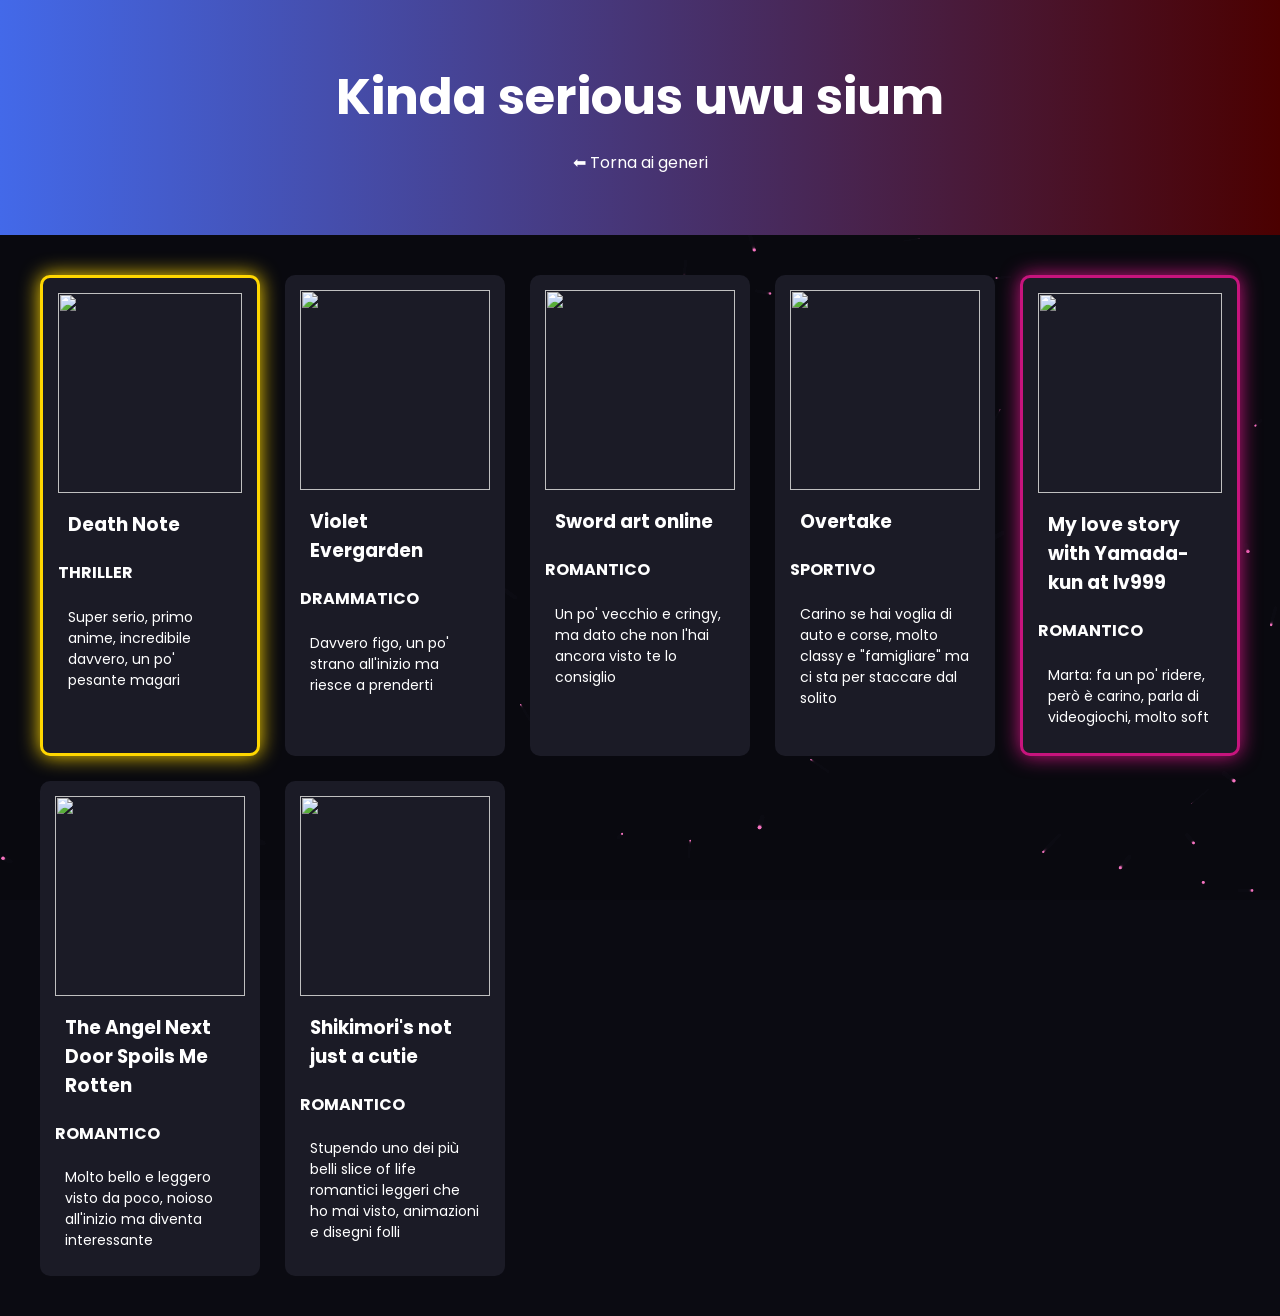
==== isekai.html @ 1df629ed "Add files via upload" ====
<!DOCTYPE html>
<html lang="it">
<head>
<meta charset="UTF-8">
<meta name="viewport" content="width=device-width, initial-scale=1.0">
<title>Kinda serious uwu sium</title>
<link rel="stylesheet" href="style.css">
<link href="https://fonts.googleapis.com/css2?family=Poppins:wght@300;500;700&display=swap" rel="stylesheet">
</head>

<body>

<canvas id="bg"></canvas>

<header>
<h1>Kinda serious uwu sium</h1>
<a class="back" href="index.html">⬅ Torna ai generi</a>
</header>

<div class="catalog">

<div class="anime-card gold">
<img src="https://m.media-amazon.com/images/M/MV5BYTgyZDhmMTEtZDFhNi00MTc4LTg3NjUtYWJlNGE5Mzk2NzMxXkEyXkFqcGc@._V1_.jpg">
<h3>Death Note</h3>
<h4>THRILLER</h4>
<p>Super serio, primo anime, incredibile davvero, un po' pesante magari</p>
</div>

<div class="anime-card">
<img src="https://upload.wikimedia.org/wikipedia/en/b/be/Violet_Evergarden_light_novel_volume_1_cover.jpg">
<h3>Violet Evergarden</h3>
<h4>DRAMMATICO</h4>
<p>Davvero figo, un po' strano all'inizio ma riesce a prenderti</p>
</div>

<div class="anime-card">
<img src="https://m.media-amazon.com/images/M/MV5BN2NhYzU2NDEtYzI1NS00MjgzLThjZGUtOTYxNGJkZjZmNDdjXkEyXkFqcGc@._V1_QL75_UY281_CR6,0,190,281_.jpg">
<h3>Sword art online</h3>
<h4>ROMANTICO</h4>
<p>Un po' vecchio e cringy, ma dato che non l'hai ancora visto te lo consiglio</p>
</div>

<div class="anime-card">
<img src="https://upload.wikimedia.org/wikipedia/en/0/02/Overtake%21_key_visual.jpg">
<h3>Overtake</h3>
<h4>SPORTIVO</h4>
<p>Carino se hai voglia di auto e corse, molto classy e "famigliare" ma ci sta per staccare dal solito</p>
</div>

<div class="anime-card marta">
<img src="https://m.media-amazon.com/images/M/MV5BOGU4NzQ3YzQtOTU4MC00ZGMzLThlOGMtODMzODg3YzM1Mzg2XkEyXkFqcGc@._V1_FMjpg_UX1000_.jpg">
<h3>My love story with Yamada-kun at lv999</h3>
<h4>ROMANTICO</h4>
<p>Marta: fa un po' ridere, però è carino, parla di videogiochi, molto soft</p>
</div>

<div class="anime-card">
<img src="https://encrypted-tbn0.gstatic.com/images?q=tbn:ANd9GcRKbUkjX4fyt9vTLfDOwUtmSuu_JbBmbHdNW7SKyx5VA0Idbjy-z4zWH33RumIj9EYMrnPnMHJWKNwb5u4_2c1xcqbNC4tCxeSFU-I9Kw&s=10">
<h3>The Angel Next Door Spoils Me Rotten</h3>
<h4>ROMANTICO</h4>
<p>Molto bello e leggero visto da poco, noioso all'inizio ma diventa interessante</p>
</div>

<div class="anime-card">
<img src="https://m.media-amazon.com/images/M/MV5BYzM0MGRlMzEtMWIwNi00ZjAzLWIzODItMDNlNmM0MGU4MTY5XkEyXkFqcGc@._V1_.jpg">
<h3>Shikimori's not just a cutie</h3>
<h4>ROMANTICO</h4>
<p>Stupendo uno dei più belli slice of life romantici leggeri che ho mai visto, animazioni e disegni folli</p>
</div>

</div>

<script src="background.js"></script>

</body>
</html>
---- style.css ----
body{
margin:0;
font-family:'Poppins',sans-serif;
background:#0b0b12;
color:white;
}

header{
text-align:center;
padding:60px 20px;
background:linear-gradient(90deg,#4369e9,#4b0000);
}

h1{
margin:0;
font-size:50px;
}

.genres{
max-width:1200px;
margin:auto;
padding:40px;
display:grid;
grid-template-columns:repeat(auto-fit,minmax(250px,1fr));
gap:25px;
}

.genre-card{
height:220px;
border-radius:15px;
background-size:cover;
background-position:center;
position:relative;
overflow:hidden;
text-decoration:none;
}

.genre-card:hover{
transform:scale(1.05);
}

.overlay{
position:absolute;
top:0;
left:0;
width:100%;
height:100%;
background:rgba(0,0,0,0.5);
display:flex;
align-items:center;
justify-content:center;
font-size:30px;
}

.catalog{
max-width:1200px;
margin:auto;
padding:40px;
display:grid;
grid-template-columns:repeat(auto-fit,minmax(220px,1fr));
gap:25px;
}

.anime-card{
background:#1b1b26;
border-radius:10px;
overflow:hidden;
padding:15px;
padding-bottom:15px;
}

.anime-card img{
width:100%;
height:200px;
object-fit:cover;
}

.anime-card h3{
margin:10px;
}

.anime-card p{
margin:10px;
font-size:14px;
}

.gold{
border:3px solid gold;
box-shadow:0 0 20px gold;
}

.marta{
border:3px solid rgb(199, 20, 125);
box-shadow:0 0 20px rgb(199, 20, 125);
}

.back{
display:block;
margin-top:15px;
color:white;
text-decoration:none;
}

#bg{
position:fixed;
top:0;
left:0;
width:100%;
height:100%;
z-index:-1;
}
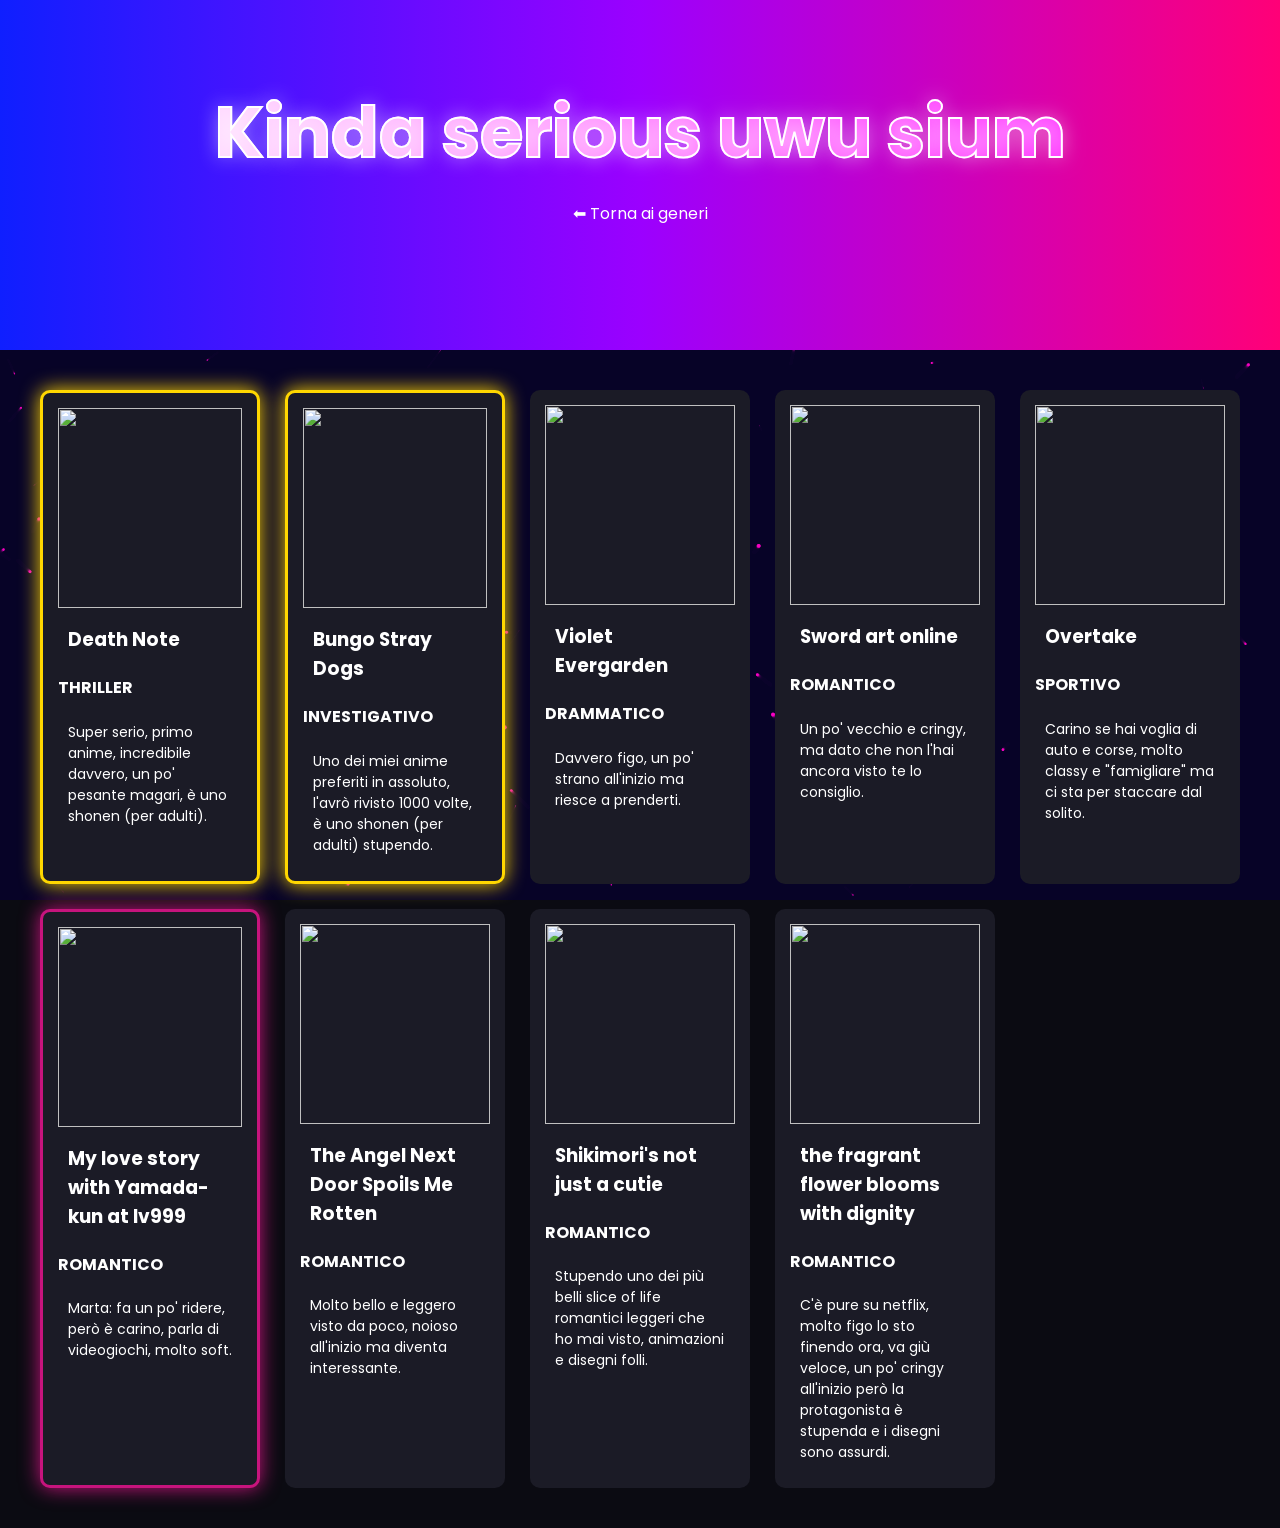
==== commit c9700924: "Add files via upload" ====
--- a/isekai.html
+++ b/isekai.html
@@ -24,49 +24,63 @@
 <img src="https://m.media-amazon.com/images/M/MV5BYTgyZDhmMTEtZDFhNi00MTc4LTg3NjUtYWJlNGE5Mzk2NzMxXkEyXkFqcGc@._V1_.jpg">
 <h3>Death Note</h3>
 <h4>THRILLER</h4>
-<p>Super serio, primo anime, incredibile davvero, un po' pesante magari</p>
+<p>Super serio, primo anime, incredibile davvero, un po' pesante magari,  è uno shonen (per adulti).</p>
+</div>
+
+<div class="anime-card gold">
+<img src="https://m.media-amazon.com/images/M/MV5BYzA5Y2MzNDAtZjBjZi00OTUzLWI5NDAtMTg1ODRhMmU2MGY3XkEyXkFqcGc@._V1_FMjpg_UX1000_.jpg">
+<h3>Bungo Stray Dogs</h3>
+<h4>INVESTIGATIVO</h4>
+<p>Uno dei miei anime preferiti in assoluto, l'avrò rivisto 1000 volte, è uno shonen (per adulti) stupendo.</p>
 </div>
 
 <div class="anime-card">
 <img src="https://upload.wikimedia.org/wikipedia/en/b/be/Violet_Evergarden_light_novel_volume_1_cover.jpg">
 <h3>Violet Evergarden</h3>
 <h4>DRAMMATICO</h4>
-<p>Davvero figo, un po' strano all'inizio ma riesce a prenderti</p>
+<p>Davvero figo, un po' strano all'inizio ma riesce a prenderti.</p>
 </div>
 
 <div class="anime-card">
 <img src="https://m.media-amazon.com/images/M/MV5BN2NhYzU2NDEtYzI1NS00MjgzLThjZGUtOTYxNGJkZjZmNDdjXkEyXkFqcGc@._V1_QL75_UY281_CR6,0,190,281_.jpg">
 <h3>Sword art online</h3>
 <h4>ROMANTICO</h4>
-<p>Un po' vecchio e cringy, ma dato che non l'hai ancora visto te lo consiglio</p>
+<p>Un po' vecchio e cringy, ma dato che non l'hai ancora visto te lo consiglio.</p>
 </div>
 
 <div class="anime-card">
 <img src="https://upload.wikimedia.org/wikipedia/en/0/02/Overtake%21_key_visual.jpg">
 <h3>Overtake</h3>
 <h4>SPORTIVO</h4>
-<p>Carino se hai voglia di auto e corse, molto classy e "famigliare" ma ci sta per staccare dal solito</p>
+<p>Carino se hai voglia di auto e corse, molto classy e "famigliare" ma ci sta per staccare dal solito.</p>
 </div>
 
 <div class="anime-card marta">
 <img src="https://m.media-amazon.com/images/M/MV5BOGU4NzQ3YzQtOTU4MC00ZGMzLThlOGMtODMzODg3YzM1Mzg2XkEyXkFqcGc@._V1_FMjpg_UX1000_.jpg">
 <h3>My love story with Yamada-kun at lv999</h3>
 <h4>ROMANTICO</h4>
-<p>Marta: fa un po' ridere, però è carino, parla di videogiochi, molto soft</p>
+<p>Marta: fa un po' ridere, però è carino, parla di videogiochi, molto soft.</p>
 </div>
 
 <div class="anime-card">
-<img src="https://encrypted-tbn0.gstatic.com/images?q=tbn:ANd9GcRKbUkjX4fyt9vTLfDOwUtmSuu_JbBmbHdNW7SKyx5VA0Idbjy-z4zWH33RumIj9EYMrnPnMHJWKNwb5u4_2c1xcqbNC4tCxeSFU-I9Kw&s=10">
+<img src="https://images.thalia.media/-/BF2000-2000/8239a84a82074f79bfbd559b8018190e/the-angel-next-door-spoils-me-rotten-band-01-deutsche-ausgabe-taschenbuch-saekisan.jpeg">
 <h3>The Angel Next Door Spoils Me Rotten</h3>
 <h4>ROMANTICO</h4>
-<p>Molto bello e leggero visto da poco, noioso all'inizio ma diventa interessante</p>
+<p>Molto bello e leggero visto da poco, noioso all'inizio ma diventa interessante.</p>
 </div>
 
 <div class="anime-card">
 <img src="https://m.media-amazon.com/images/M/MV5BYzM0MGRlMzEtMWIwNi00ZjAzLWIzODItMDNlNmM0MGU4MTY5XkEyXkFqcGc@._V1_.jpg">
 <h3>Shikimori's not just a cutie</h3>
 <h4>ROMANTICO</h4>
-<p>Stupendo uno dei più belli slice of life romantici leggeri che ho mai visto, animazioni e disegni folli</p>
+<p>Stupendo uno dei più belli slice of life romantici leggeri che ho mai visto, animazioni e disegni folli.</p>
+</div>
+
+<div class="anime-card">
+<img src="https://dnm.nflximg.net/api/v6/mAcAr9TxZIVbINe88xb3Teg5_OA/AAAABZ2XXO63nDU7ZNvrZGBjy1rta-pzHN8rBnw-QTFkndHv-2jfJBS0J8I3aHU-1o5wlsWN-jVwCh6bIbuc-yOjBf-YHJTbeLT6FEGW.jpg?r=0f2">
+<h3>the fragrant flower blooms with dignity</h3>
+<h4>ROMANTICO</h4>
+<p>C'è pure su netflix, molto figo lo sto finendo ora, va giù veloce, un po' cringy all'inizio però la protagonista è stupenda e i disegni sono assurdi.</p>
 </div>
 
 </div>
--- a/style.css
+++ b/style.css
@@ -7,14 +7,54 @@
 }
 
 header{
+position:relative;
+padding:80px 20px;
 text-align:center;
-padding:60px 20px;
-background:linear-gradient(90deg,#4369e9,#4b0000);
+background:linear-gradient(90deg,#0f1fff,#9b00ff, #ff0077);
+}
+header::before{
+content:"";
+position:absolute;
+width: 600px;
+height: 100%;
+top:0;
+left:0;
+background:radial-gradient(circle at center, #ff00ff55, transparent);
+z-index:-1;
 }
 
-h1{
+header::after{
+content:"";
+display:block;
+width:120px;
+height: 4px;
+margin:20px auto;
+background:linear-gradient(90deg, ff00ff, 00ccff);
+border-radius: 10px;
+box-shadow: 0 0 10 #ff00ff;
+}
+
+header h1{
 margin:0;
-font-size:50px;
+font-size:70px;
+-webkit-text-stroke: 2px rgb(255, 255, 255);
+text-shadow:0 0 20px rgba(255,255,255,0.5);
+background:linear-gradient(90deg,#ffffff,#ff00ff, #00ccff);
+-webkit-background-clip: text;
+background-size:200%;
+-webkit-text-fill-color: transparent;
+animation:glowmove 5s linear infinite;
+}
+
+@keyframes glowmove{
+0%{background-position:0%}
+100%{background-position:200%}
+}
+
+
+@keyframes glowmove{
+0%{background-position:0%}
+100%{background-position:200%}
 }
 
 .genres{
@@ -34,20 +74,24 @@
 position:relative;
 overflow:hidden;
 text-decoration:none;
+transition:transform 0.3s ease;
 }
 
 .genre-card:hover{
 transform:scale(1.05);
 }
 
-.overlay{
+.overlay h2{
+color:#ffffff;
 position:absolute;
 top:0;
 left:0;
 width:100%;
 height:100%;
-background:rgba(0,0,0,0.5);
+background-color: rgba(0, 0, 0, 0.329);
+margin: 0;
 display:flex;
+flex-direction: column;
 align-items:center;
 justify-content:center;
 font-size:30px;
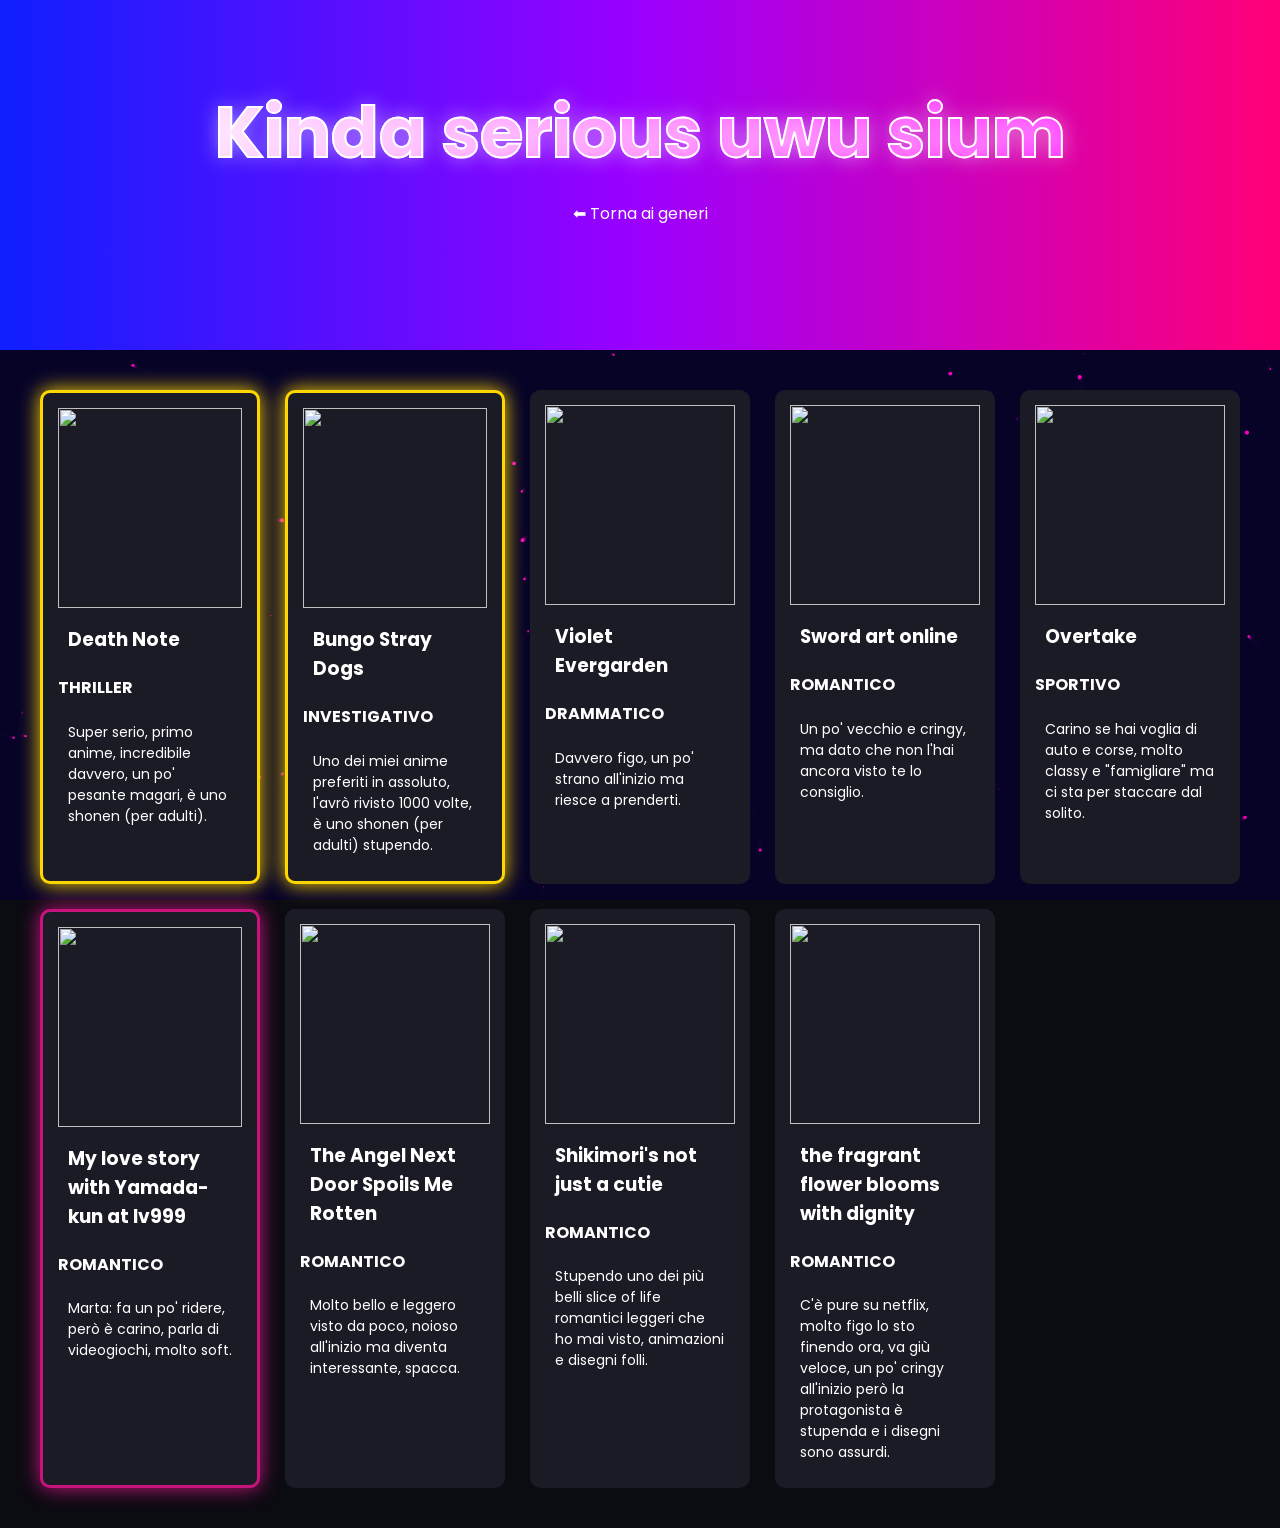
==== commit 5bc22c49: "Update isekai.html" ====
--- a/isekai.html
+++ b/isekai.html
@@ -66,7 +66,7 @@
 <img src="https://images.thalia.media/-/BF2000-2000/8239a84a82074f79bfbd559b8018190e/the-angel-next-door-spoils-me-rotten-band-01-deutsche-ausgabe-taschenbuch-saekisan.jpeg">
 <h3>The Angel Next Door Spoils Me Rotten</h3>
 <h4>ROMANTICO</h4>
-<p>Molto bello e leggero visto da poco, noioso all'inizio ma diventa interessante.</p>
+<p>Molto bello e leggero visto da poco, noioso all'inizio ma diventa interessante, spacca.</p>
 </div>
 
 <div class="anime-card">
